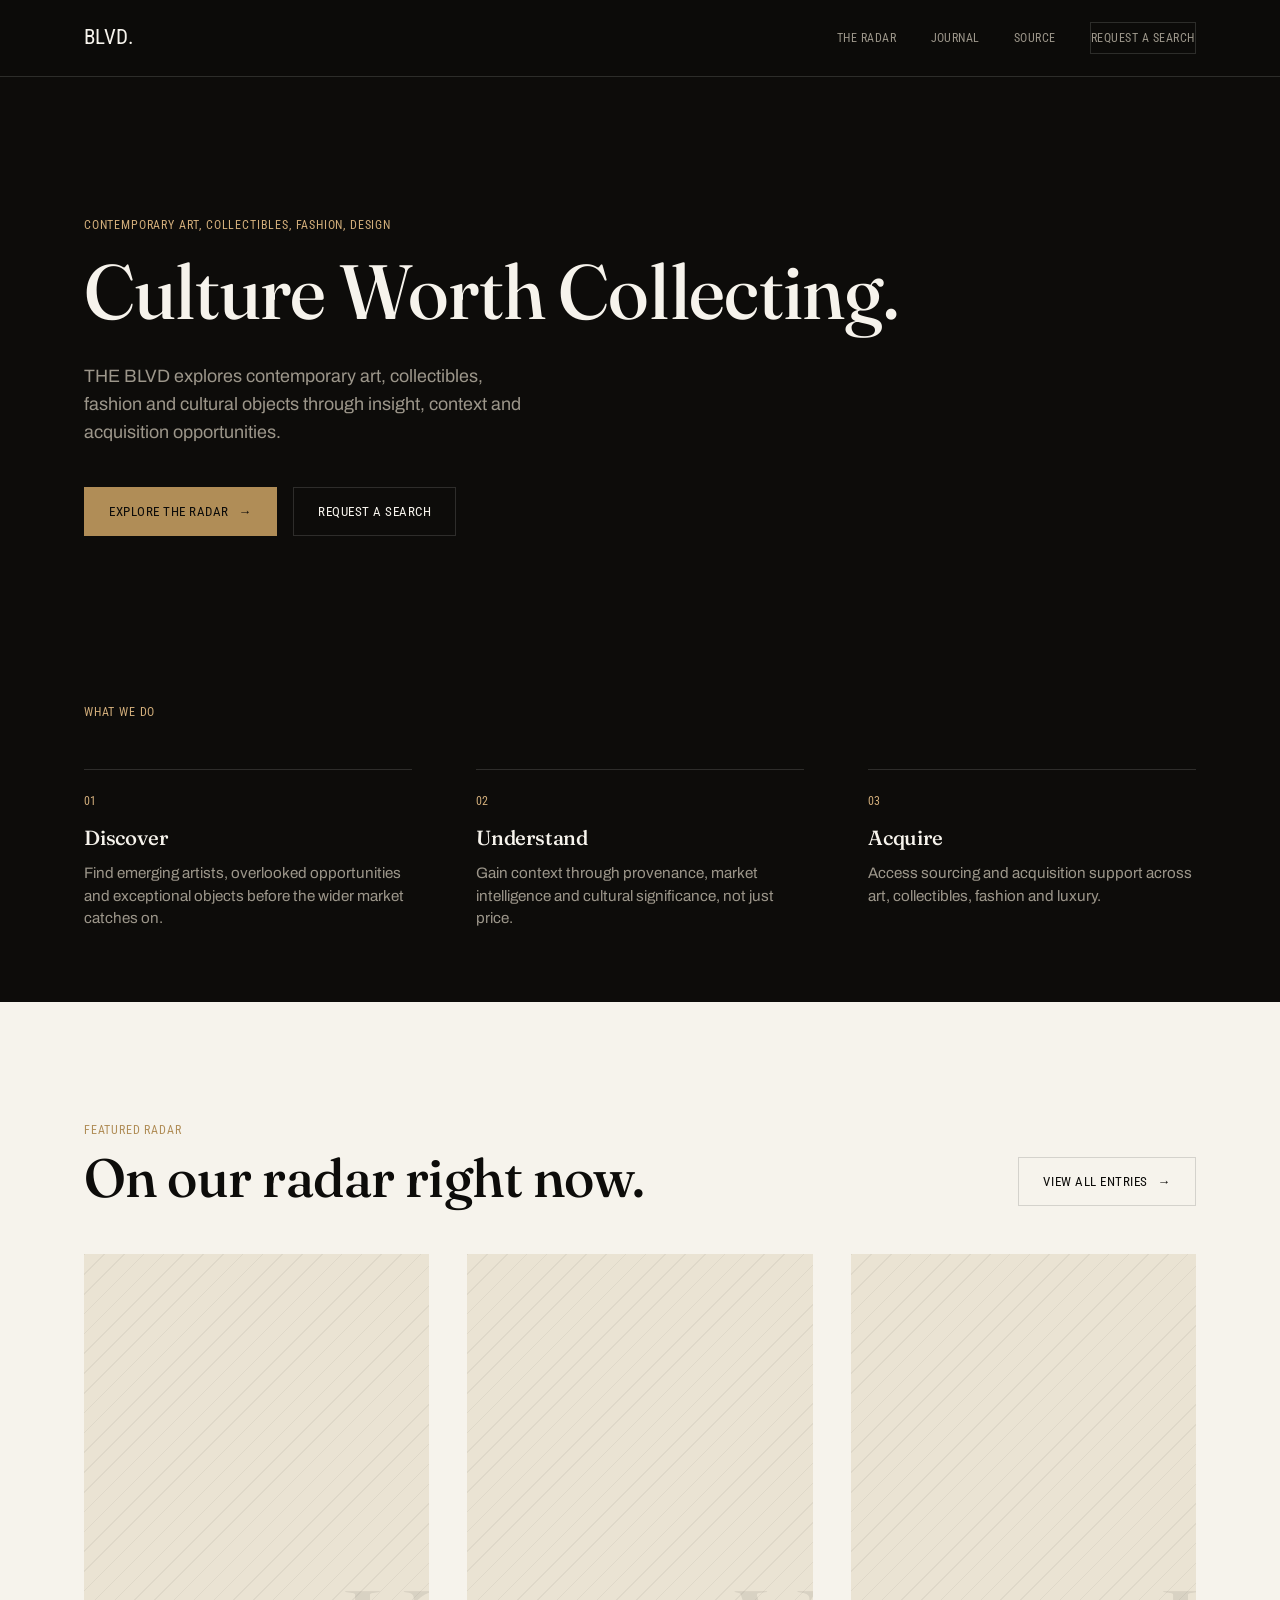
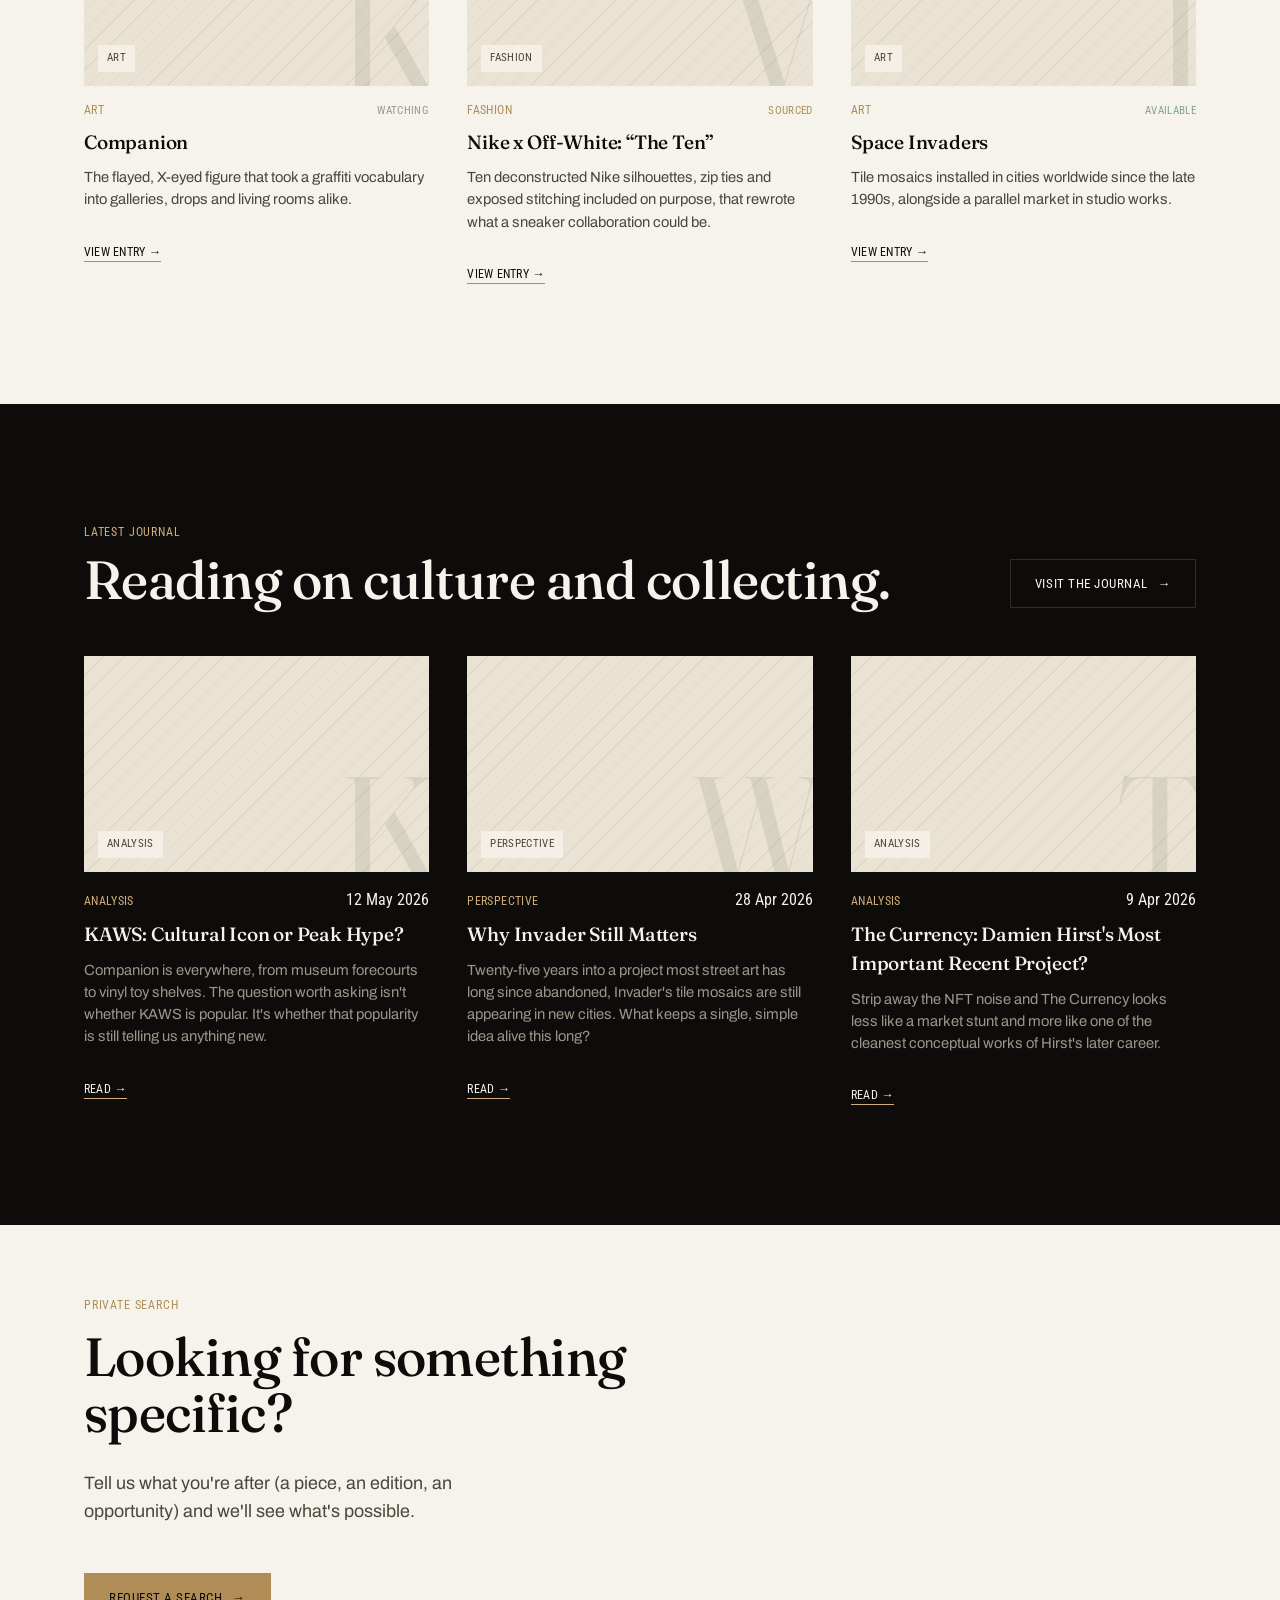
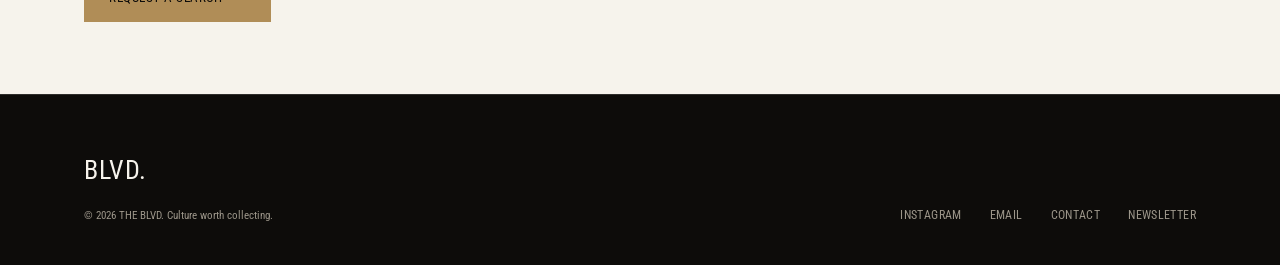
==== index.html @ 31f3d212 "Add files via upload" ====
<!DOCTYPE html>
<html lang="en">
<head>
<meta charset="UTF-8">
<meta name="viewport" content="width=device-width, initial-scale=1.0">
<title>THE BLVD | Culture Worth Collecting</title>
<meta name="description" content="THE BLVD discovers, contextualises and sources exceptional opportunities across contemporary art, collectibles, fashion and design.">
<link rel="preconnect" href="https://fonts.googleapis.com">
<link rel="preconnect" href="https://fonts.gstatic.com" crossorigin>
<link href="https://fonts.googleapis.com/css2?family=Fraunces:opsz,wght@9..144,380..520&family=Archivo:wght@400;500;600&family=Roboto+Condensed:wght@400;500&display=swap" rel="stylesheet">
<link rel="stylesheet" href="styles.css">
</head>
<body>

<nav class="nav">
  <div class="wrap">
    <a href="index.html" class="nav-mark">BLVD.</a>
    <div class="nav-links">
      <a href="radar.html" data-nav="radar">The Radar</a>
      <a href="journal.html" data-nav="journal">Journal</a>
      <a href="source.html" data-nav="source">Source</a>
      <a href="request.html" class="nav-cta" data-nav="request">Request a search</a>
    </div>
    <button class="nav-toggle" aria-label="Open menu">
      <svg width="22" height="14" viewBox="0 0 22 14"><rect width="22" height="1.5" fill="currentColor"/><rect y="12.5" width="22" height="1.5" fill="currentColor"/></svg>
    </button>
  </div>
</nav>

<div class="mobile-menu">
  <div class="mobile-menu-top">
    <span class="nav-mark">BLVD.</span>
    <button class="mobile-menu-close" aria-label="Close menu">
      <svg width="20" height="20" viewBox="0 0 20 20"><line x1="1" y1="1" x2="19" y2="19" stroke="currentColor" stroke-width="1.5"/><line x1="19" y1="1" x2="1" y2="19" stroke="currentColor" stroke-width="1.5"/></svg>
    </button>
  </div>
  <a href="radar.html" data-nav="radar">The Radar</a>
  <a href="journal.html" data-nav="journal">Journal</a>
  <a href="source.html" data-nav="source">Source</a>
  <a href="request.html" data-nav="request">Request a Search</a>
</div>

<header class="hero">
  <div class="wrap">
    <div class="eyebrow" id="hero-eyebrow"></div>
    <h1 class="h-display hero-head fade-in" id="hero-headline" style="margin-top:18px; transition: opacity .35s ease;"></h1>
    <p class="lede" id="hero-subheadline" style="margin-top:26px;"></p>
    <div class="hero-actions">
      <a href="radar.html" class="btn btn-primary"><span id="hero-cta-primary"></span> <span class="btn-arrow">→</span></a>
      <a href="request.html" class="btn btn-ghost"><span id="hero-cta-secondary"></span></a>
    </div>
  </div>
</header>

<section class="section-tight on-dark">
  <div class="wrap">
    <div class="eyebrow" id="whatwedo-eyebrow"></div>
    <div class="triad" id="triad"></div>
  </div>
</section>

<section class="section on-light">
  <div class="wrap">
    <div style="display:flex; justify-content:space-between; align-items:flex-end; flex-wrap:wrap; gap:16px;">
      <div>
        <div class="eyebrow on-light" id="radar-section-eyebrow"></div>
        <h2 class="h-1" id="radar-section-heading" style="margin-top:10px;"></h2>
      </div>
      <a href="radar.html" class="btn btn-ghost hide-mobile"><span id="radar-section-cta"></span> <span class="btn-arrow">→</span></a>
    </div>
    <div class="grid" id="featured-radar-grid"></div>
  </div>
</section>

<section class="section on-dark">
  <div class="wrap">
    <div style="display:flex; justify-content:space-between; align-items:flex-end; flex-wrap:wrap; gap:16px;">
      <div>
        <div class="eyebrow" id="journal-section-eyebrow"></div>
        <h2 class="h-1" id="journal-section-heading" style="margin-top:10px;"></h2>
      </div>
      <a href="journal.html" class="btn btn-ghost hide-mobile"><span id="journal-section-cta"></span> <span class="btn-arrow">→</span></a>
    </div>
    <div class="grid" id="latest-journal-grid"></div>
  </div>
</section>

<section class="section-tight on-light cta-band">
  <div class="wrap">
    <div class="eyebrow on-light" id="cta-eyebrow"></div>
    <h2 class="h-1" id="cta-heading" style="margin-top:14px; max-width:18ch;"></h2>
    <p class="lede on-light" id="cta-subheading" style="margin-top:18px;"></p>
    <a href="request.html" class="btn btn-primary" style="margin-top:30px;"><span id="cta-button"></span> <span class="btn-arrow">→</span></a>
  </div>
</section>

<footer class="footer on-dark">
  <div class="wrap">
    <div>
      <div class="footer-mark">BLVD.</div>
      <div class="footer-fine">© <span id="year"></span> <span data-bind="site-name"></span>. <span data-bind="site-tagline"></span></div>
    </div>
    <div class="footer-links">
      <a href="https://instagram.com/theblvd" data-footer="instagram">Instagram</a>
      <a href="mailto:hello@theblvd.com" data-footer="email">Email</a>
      <a href="request.html" data-footer="contact">Contact</a>
      <a href="journal.html" data-footer="newsletter">Newsletter</a>
    </div>
  </div>
</footer>

<script src="main.js"></script>
<script>
  document.getElementById("year").textContent = new Date().getFullYear();

  BLVD.loadContent().then(({radar, journal, site, pages}) => {
    BLVD.hydrateChrome(site);
    const p = pages.home;

    BLVD.setText("hero-eyebrow", p.heroEyebrow);
    BLVD.setText("hero-subheadline", p.heroSubheadline);
    BLVD.setText("hero-cta-primary", p.heroPrimaryCta);
    BLVD.setText("hero-cta-secondary", p.heroSecondaryCta);
    BLVD.setText("whatwedo-eyebrow", p.whatWeDoEyebrow);
    BLVD.setText("radar-section-eyebrow", p.radarSectionEyebrow);
    BLVD.setText("radar-section-heading", p.radarSectionHeading);
    BLVD.setText("radar-section-cta", p.radarSectionCta);
    BLVD.setText("journal-section-eyebrow", p.journalSectionEyebrow);
    BLVD.setText("journal-section-heading", p.journalSectionHeading);
    BLVD.setText("journal-section-cta", p.journalSectionCta);
    BLVD.setText("cta-eyebrow", p.ctaEyebrow);
    BLVD.setText("cta-heading", p.ctaHeading);
    BLVD.setText("cta-subheading", p.ctaSubheading);
    BLVD.setText("cta-button", p.ctaButton);

    document.getElementById("triad").innerHTML = p.whatWeDo.map(BLVD.triadItemHTML).join("");

    BLVD.initHeadlineRotator(document.getElementById("hero-headline"), p.heroHeadlines);

    const radarBySlug = Object.fromEntries(radar.map(r => [r.slug, r]));
    document.getElementById("featured-radar-grid").innerHTML =
      site.featuredHome.map(slug => BLVD.radarCardHTML(radarBySlug[slug])).join("");

    document.getElementById("latest-journal-grid").innerHTML =
      journal.slice(0, 3).map(BLVD.journalCardHTML).join("");
  });
</script>
</body>
</html>
---- styles.css ----
/* =========================================================================
   THE BLVD — design system
   Fonts: Fraunces (display) / Archivo (body copy) / Roboto Condensed (logo + UI labels)
   ========================================================================= */

:root{
  --ink:        #0D0C0A;
  --ink-soft:   #17150F;
  --paper:      #F6F3EC;
  --bone:       #EAE3D3;
  --brass:      #B08D57;
  --brass-high: #D2AE7B;
  --ash:        #9C968A;
  --charcoal:   #4B463C;
  --line-dark:  rgba(246,243,236,0.14);
  --line-light: rgba(13,12,10,0.14);

  --font-display: "Fraunces", Georgia, serif;
  --font-body:    "Archivo", -apple-system, BlinkMacSystemFont, sans-serif;
  --font-logo:    "Roboto Condensed", Arial Narrow, sans-serif;
  --font-mono:    var(--font-logo);

  --container: 1240px;
  --gutter: clamp(20px, 5vw, 64px);
}

*,*::before,*::after{ box-sizing: border-box; }
html{ scroll-behavior: smooth; }
body{
  margin:0;
  background: var(--ink);
  color: var(--paper);
  font-family: var(--font-body);
  -webkit-font-smoothing: antialiased;
  line-height: 1.5;
}
img{ max-width:100%; display:block; }
a{ color:inherit; text-decoration:none; }
button{ font-family:inherit; cursor:pointer; }
::selection{ background: var(--brass); color: var(--ink); }

@media (prefers-reduced-motion: reduce){
  *{ animation-duration: 0.001ms !important; transition-duration: 0.001ms !important; scroll-behavior:auto !important; }
}

/* ---------- type scale ---------- */
h1,h2,h3,h4{ font-family: var(--font-display); font-weight: 500; margin: 0; letter-spacing: -0.01em; }
.h-display{ font-size: clamp(2.6rem, 6vw, 5.2rem); line-height: 1.02; font-weight: 480; }
.h-1{ font-size: clamp(2.1rem, 4.2vw, 3.4rem); line-height: 1.05; }
.h-2{ font-size: clamp(1.5rem, 2.6vw, 2.1rem); line-height: 1.15; }
.h-3{ font-size: clamp(1.15rem, 1.6vw, 1.4rem); line-height: 1.3; }
.eyebrow{
  font-family: var(--font-mono);
  font-weight: 400;
  font-size: 0.74rem;
  letter-spacing: 0.07em;
  text-transform: uppercase;
  color: var(--brass-high);
}
.eyebrow.on-light{ color: var(--brass); }
.lede{ font-size: clamp(1.05rem, 1.4vw, 1.25rem); color: var(--ash); max-width: 46ch; line-height: 1.55; }
.lede.on-light{ color: var(--charcoal); }
.mono-num{ font-family: var(--font-mono); font-variant-numeric: tabular-nums; }

/* ---------- layout ---------- */
.wrap{ max-width: var(--container); margin: 0 auto; padding-left: var(--gutter); padding-right: var(--gutter); }
.on-light{ background: var(--paper); color: var(--ink); }
.on-dark{ background: var(--ink); color: var(--paper); }
.section{ padding-top: clamp(64px,10vw,120px); padding-bottom: clamp(64px,10vw,120px); }
.section-tight{ padding-top: clamp(40px,6vw,72px); padding-bottom: clamp(40px,6vw,72px); }
.rule{ border:none; border-top:1px solid var(--line-dark); margin:0; }
.on-light .rule{ border-top-color: var(--line-light); }
.hide-mobile{ display:initial; }
@media (max-width: 720px){ .hide-mobile{ display:none; } }

.mono-num, .nav-links a, .nav-cta, .btn, .tag, .card-link,
.status, .lot-id, .lot-row dt, .article-row .date, label,
.form-success, .footer-links a, .footer-fine{
  font-weight: 400;
}
.nav{
  position: sticky; top:0; z-index: 50;
  background: rgba(13,12,10,0.86);
  backdrop-filter: blur(10px);
  border-bottom: 1px solid var(--line-dark);
}
.nav .wrap{ display:flex; align-items:center; justify-content:space-between; height:76px; }
.nav-mark{ font-family: var(--font-logo); font-weight:400; font-size:1.3rem; letter-spacing:0.02em; text-transform:uppercase; }
.nav-links{ display:flex; gap:34px; align-items:center; }
.nav-links a{
  font-family: var(--font-mono); font-size:0.78rem; letter-spacing:0.04em; text-transform:uppercase;
  color: var(--ash); position:relative; padding:6px 0;
}
.nav-links a:hover, .nav-links a.active{ color: var(--paper); }
.nav-links a.active::after{
  content:""; position:absolute; left:0; right:0; bottom:0; height:1px; background: var(--brass-high);
}
.nav-cta{
  font-family: var(--font-mono); font-size:0.76rem; letter-spacing:0.04em; text-transform:uppercase;
  border:1px solid var(--line-dark); padding:9px 16px; color: var(--paper);
  transition: border-color .2s ease, background .2s ease;
}
.nav-cta:hover{ border-color: var(--brass-high); background: rgba(176,141,87,0.1); }
.nav-toggle{ display:none; background:none; border:none; color:var(--paper); }
@media (max-width: 720px){
  .nav-links{ display:none; }
  .nav-toggle{ display:block; }
}

/* ---------- buttons ---------- */
.btn{
  display:inline-flex; align-items:center; gap:10px;
  font-family: var(--font-mono); font-size:0.8rem; letter-spacing:0.04em; text-transform:uppercase;
  padding: 14px 24px; border:1px solid transparent; transition: all .2s ease;
}
.btn-primary{ background: var(--brass); color: var(--ink); }
.btn-primary:hover{ background: var(--brass-high); }
.btn-ghost{ border-color: var(--line-dark); color: var(--paper); }
.btn-ghost:hover{ border-color: var(--brass-high); color: var(--brass-high); }
.on-light .btn-ghost{ border-color: var(--line-light); color: var(--ink); }
.on-light .btn-ghost:hover{ border-color: var(--brass); color: var(--brass); }
.btn-arrow{ transition: transform .2s ease; }
.btn:hover .btn-arrow{ transform: translateX(3px); }

/* ---------- hero ---------- */
.hero{ padding-top: clamp(72px,12vw,140px); padding-bottom: clamp(56px,8vw,96px); }
.hero-head{ min-height: 1.1em; }
.hero-actions{ display:flex; gap:16px; margin-top:40px; flex-wrap:wrap; }

/* ---------- what-we-do ---------- */
.triad{ display:grid; grid-template-columns: repeat(3,1fr); gap: var(--gutter); margin-top:48px; }
.triad-item{ border-top:1px solid var(--line-dark); padding-top:22px; }
.triad-item .mono-num{ font-size:0.78rem; color:var(--brass-high); }
.triad-item h3{ margin: 14px 0 10px; }
.triad-item p{ color: var(--ash); margin:0; font-size:0.95rem; }
@media (max-width: 820px){ .triad{ grid-template-columns:1fr; gap:32px; } }

/* ---------- placeholder image pattern ---------- */
.ph{
  position:relative; overflow:hidden; aspect-ratio: 4/5; background: var(--bone);
  background-image:
    repeating-linear-gradient(135deg, rgba(13,12,10,0.05) 0 1px, transparent 1px 14px);
}
.ph::after{
  content: attr(data-tag);
  position:absolute; left:14px; bottom:14px;
  font-family: var(--font-mono); font-size:0.7rem; letter-spacing:0.03em; text-transform:uppercase;
  color: var(--charcoal); background: rgba(246,243,236,0.85); padding:5px 9px;
}
.ph::before{
  content: attr(data-letter);
  position:absolute; right:-0.05em; bottom:-0.18em;
  font-family: var(--font-display); font-size: 9rem; line-height:1; color: rgba(13,12,10,0.08);
}
.ph.wide{ aspect-ratio: 16/10; }
.ph.square{ aspect-ratio: 1/1; }

/* ---------- card grid (radar / journal previews) ---------- */
.grid{ display:grid; grid-template-columns: repeat(3,1fr); gap: clamp(24px,3vw,40px); margin-top:48px; }
@media (max-width: 980px){ .grid{ grid-template-columns: repeat(2,1fr); } }
@media (max-width: 620px){ .grid{ grid-template-columns: 1fr; } }

.card{ display:flex; flex-direction:column; }
.card-meta{ display:flex; justify-content:space-between; align-items:baseline; margin-top:16px; }
.card h3{ margin-top:8px; font-size:1.2rem; }
.card p{ color: var(--ash); font-size:0.92rem; margin-top:10px; }
.on-light .card p{ color: var(--charcoal); }
.tag{
  font-family: var(--font-mono); font-size:0.72rem; letter-spacing:0.03em; text-transform:uppercase; color: var(--brass-high);
}
.on-light .tag{ color:var(--brass); }
.card-link{ margin-top:18px; font-family: var(--font-mono); font-size:0.78rem; letter-spacing:0.02em; text-transform:uppercase; }
.card-link span{ border-bottom:1px solid var(--brass-high); padding-bottom:2px; }
.on-light .card-link span{ border-bottom-color: var(--brass); }

/* status badge */
.status{
  font-family: var(--font-mono); font-size:0.7rem; letter-spacing:0.03em; text-transform:uppercase;
  white-space:nowrap;
}
.status-watching{ color:#9C968A; }
.status-available{ color:#7BA88A; }
.status-sourced{ color:#B08D57; }
.status-enquire{ color:#C77B5C; }

/* ---------- radar lot rows ---------- */
.lot{ display:grid; grid-template-columns: 0.85fr 1.15fr; gap: var(--gutter); padding: clamp(48px,6vw,80px) 0; align-items:start; }
.lot:not(:last-child){ border-bottom:1px solid var(--line-light); }
.lot-head{ display:flex; justify-content:space-between; align-items:flex-start; gap:16px; }
.lot-id{ font-family: var(--font-mono); font-size:0.78rem; color: var(--brass); letter-spacing:0.04em; }
.lot-title{ margin-top:10px; }
.lot-artist{ color: var(--charcoal); margin-top:6px; font-size:0.95rem; }
.lot-excerpt{ margin-top:16px; color: var(--charcoal); max-width: 52ch; }
.lot-table{ margin-top:28px; display:grid; gap:18px; }
.lot-row dt{
  font-family: var(--font-mono); font-size:0.7rem; letter-spacing:0.03em; text-transform:uppercase; color: var(--brass);
}
.lot-row dd{ margin:6px 0 0; color: var(--ink); font-size:0.95rem; line-height:1.55; }
@media (max-width: 860px){ .lot{ grid-template-columns:1fr; } }

/* ---------- journal article list ---------- */
.feature-article{ display:grid; grid-template-columns: 1.1fr 0.9fr; gap: var(--gutter); align-items:center; }
.feature-article .ph{ order:2; }
@media (max-width: 860px){ .feature-article{ grid-template-columns:1fr; } .feature-article .ph{ order:0; } }
.article-list{ margin-top:8px; }
.article-row{
  display:grid; grid-template-columns: 110px 1fr auto; gap:24px; align-items:center;
  padding: 26px 0; border-top:1px solid var(--line-light);
}
.article-row:last-child{ border-bottom:1px solid var(--line-light); }
.article-row .date{ font-family: var(--font-mono); font-size:0.74rem; color: var(--charcoal); }
.article-row h3{ font-size:1.1rem; }
.article-row .tag{ display:block; margin-bottom:6px; }
@media (max-width: 620px){
  .article-row{ grid-template-columns: 1fr; gap:8px; }
}

/* ---------- form ---------- */
.form{ display:grid; gap:22px; margin-top:40px; max-width:640px; }
.form-row{ display:grid; gap:8px; }
.form-row.two{ grid-template-columns: 1fr 1fr; gap:22px; }
@media (max-width:620px){ .form-row.two{ grid-template-columns:1fr; } }
label{ font-family: var(--font-mono); font-size:0.73rem; letter-spacing:0.04em; text-transform:uppercase; color: var(--ash); }
input, select, textarea{
  background: transparent; border:none; border-bottom:1px solid var(--line-dark); color: var(--paper);
  font-family: var(--font-body); font-size:1rem; padding: 12px 2px; outline:none;
  transition: border-color .2s ease;
}
input::placeholder, textarea::placeholder{ color: rgba(246,243,236,0.35); }
input:focus, select:focus, textarea:focus{ border-color: var(--brass-high); }
select{ appearance:none; -webkit-appearance:none; }
select option{ background: var(--ink); color: var(--paper); }
textarea{ resize: vertical; min-height: 120px; }
.form-note{ font-size:0.82rem; color: var(--ash); margin-top:4px; }
.form-success{
  display:none; margin-top:28px; padding:20px; border:1px solid var(--brass-high);
  font-family: var(--font-mono); font-size:0.85rem; letter-spacing:0.02em;
}
.form-success.show{ display:block; }

/* ---------- CTA band ---------- */
.cta-band{ text-align:left; }
.cta-band .h-1{ margin-bottom:28px; }

/* ---------- footer ---------- */
.footer{ border-top:1px solid var(--line-dark); padding: 56px 0 40px; }
.footer .wrap{ display:flex; justify-content:space-between; align-items:flex-end; flex-wrap:wrap; gap:32px; }
.footer-links{ display:flex; gap:28px; flex-wrap:wrap; }
.footer-links a{ font-family: var(--font-mono); font-size:0.78rem; letter-spacing:0.03em; text-transform:uppercase; color: var(--ash); }
.footer-links a:hover{ color: var(--brass-high); }
.footer-mark{ font-family: var(--font-logo); font-weight:400; font-size:1.6rem; letter-spacing:0.02em; text-transform:uppercase; }
.footer-fine{ font-family: var(--font-mono); font-size:0.7rem; color: var(--ash); margin-top:18px; }

/* ---------- source page: service rows ---------- */
.service-row{
  display:grid; grid-template-columns: 200px 1fr; gap: var(--gutter);
  padding: clamp(36px,5vw,56px) 0; border-top:1px solid var(--line-dark);
}
.service-row:last-child{ border-bottom:1px solid var(--line-dark); }
.service-row .tag{ padding-top:4px; }
.service-row h2{ max-width:28ch; }
.service-row p{ margin-top:14px; color: var(--ash); max-width:58ch; line-height:1.6; }
@media (max-width: 720px){
  .service-row{ grid-template-columns:1fr; gap:12px; }
}

/* ---------- article page ---------- */
#article-body p{ margin-top:1.3em; }
#article-body p:first-child{ margin-top:0; }

/* ---------- mobile menu ---------- */
.mobile-menu{
  position: fixed; inset:0; background: var(--ink); z-index: 100;
  display:flex; flex-direction:column; padding: 28px var(--gutter);
  transform: translateY(-100%); transition: transform .3s ease;
}
.mobile-menu.open{ transform: translateY(0); }
.mobile-menu-top{ display:flex; justify-content:space-between; align-items:center; }
.mobile-menu a{
  font-family: var(--font-display); font-size:2rem; padding: 16px 0; border-bottom:1px solid var(--line-dark);
}

/* ---------- page header (radar/journal/source) ---------- */
.page-header{ padding-top: clamp(56px,9vw,100px); padding-bottom: 40px; }
.page-header .h-display{ font-size: clamp(2.2rem,5vw,3.8rem); }

/* misc */
.fade-in{ animation: fadeIn .6s ease both; }
@keyframes fadeIn{ from{ opacity:0; transform: translateY(8px); } to{ opacity:1; transform:none; } }
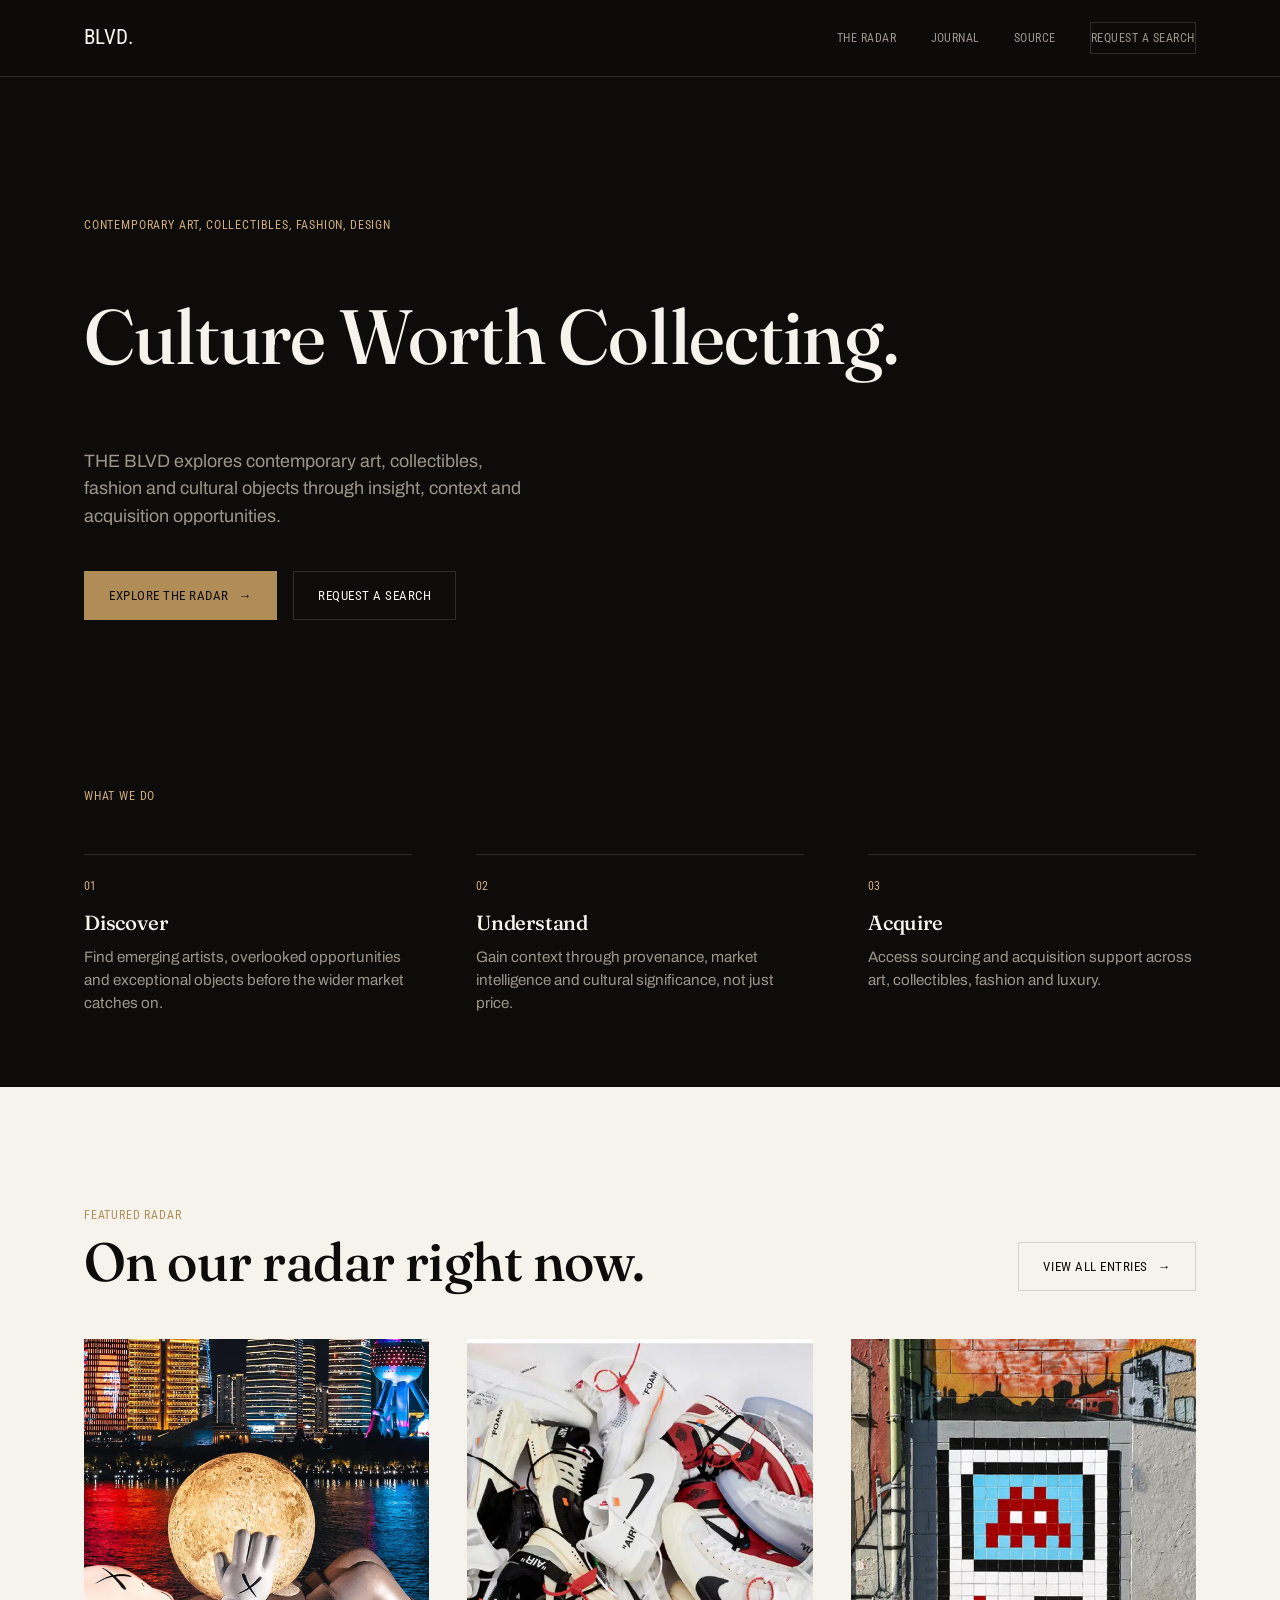
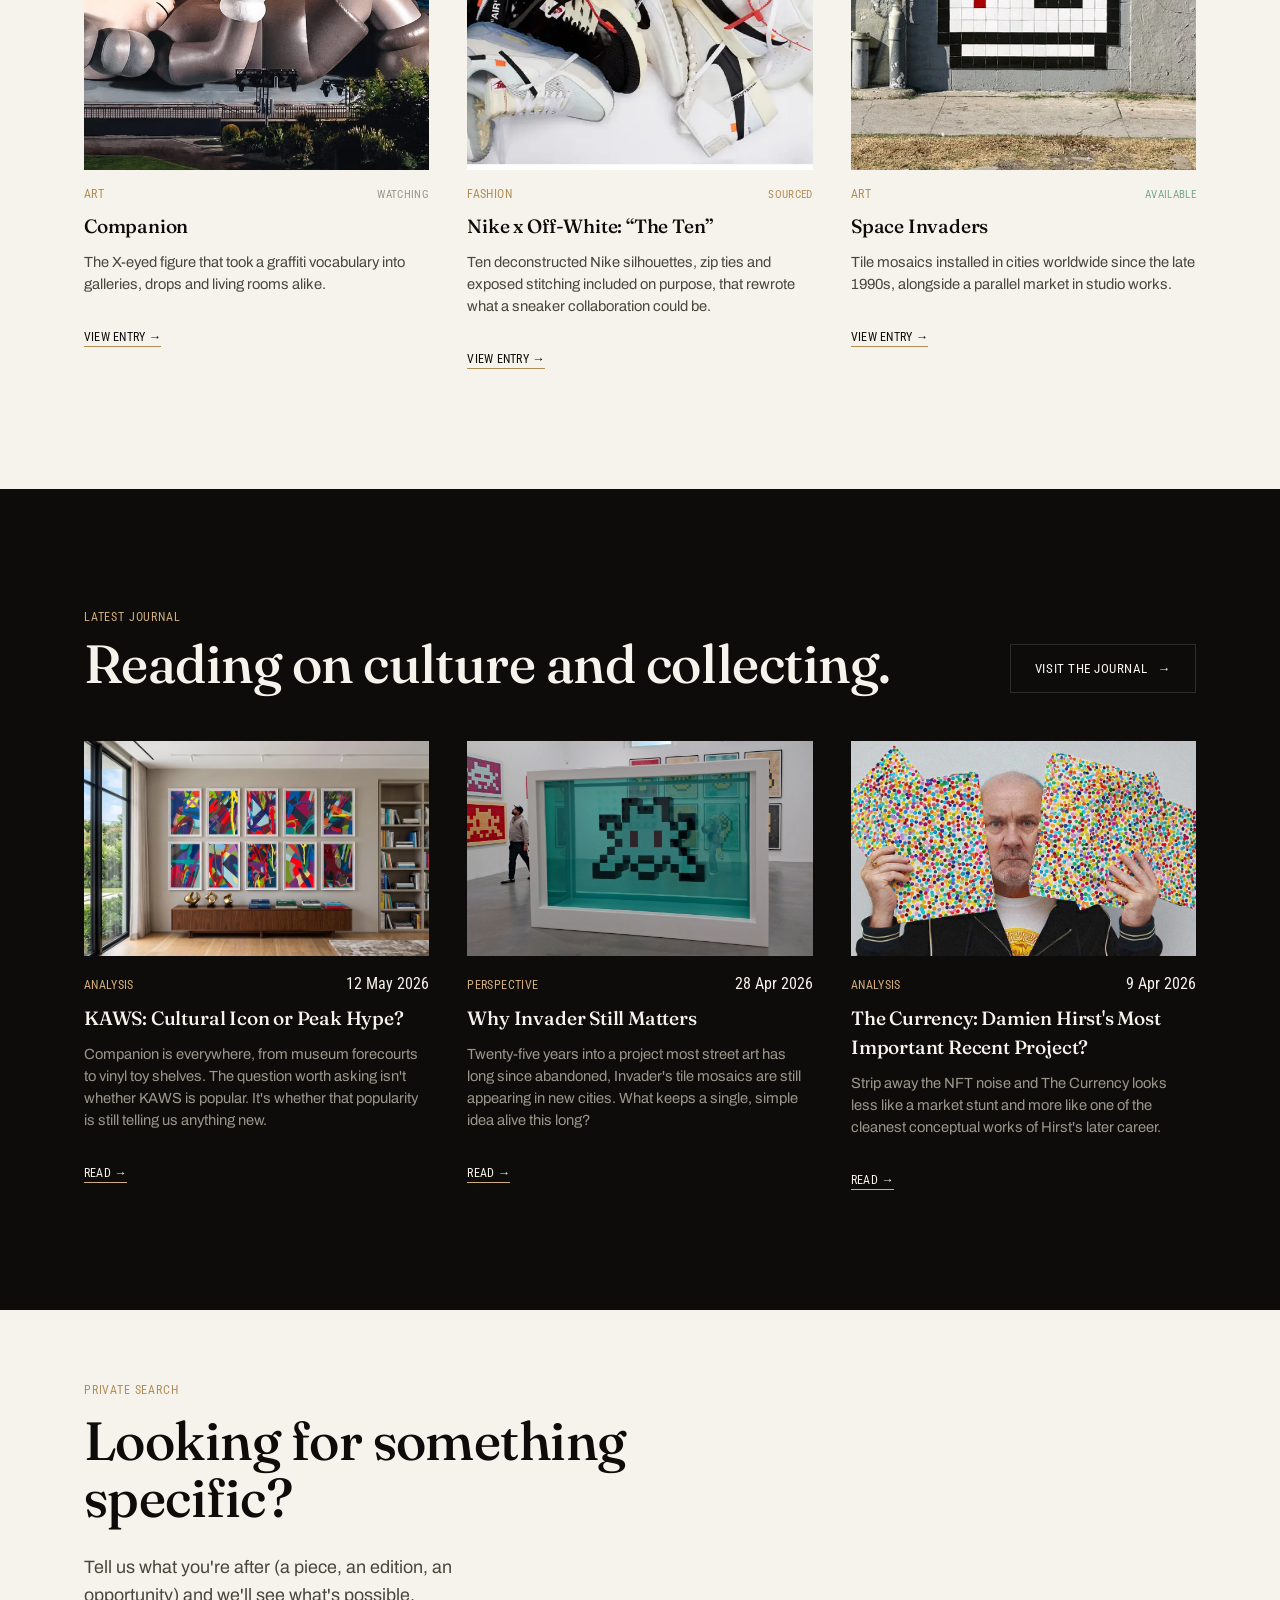
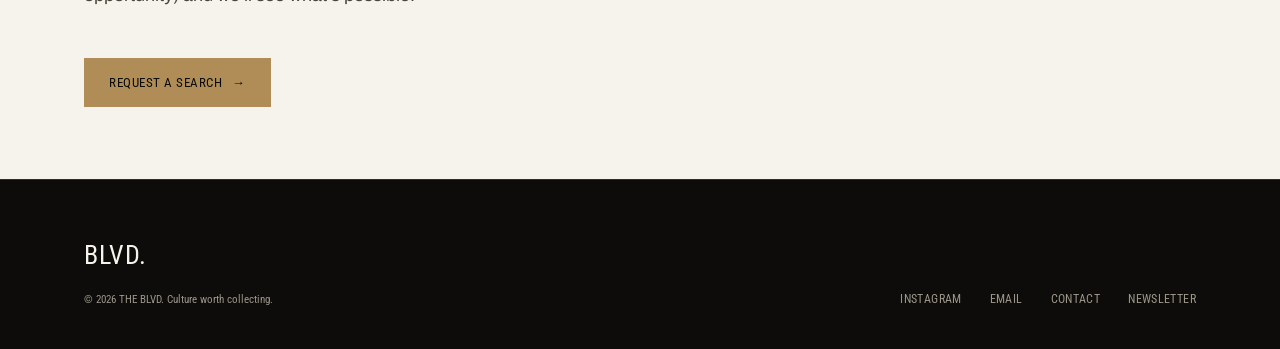
==== commit ab01f1fc: "Add files via upload" ====
--- a/index.html
+++ b/index.html
@@ -101,10 +101,10 @@
       <div class="footer-fine">© <span id="year"></span> <span data-bind="site-name"></span>. <span data-bind="site-tagline"></span></div>
     </div>
     <div class="footer-links">
-      <a href="https://instagram.com/theblvd" data-footer="instagram">Instagram</a>
-      <a href="mailto:hello@theblvd.com" data-footer="email">Email</a>
+      <a href="https://www.instagram.com/theblvd.art/" data-footer="instagram">Instagram</a>
+      <a href="mailto:info@theblvd.art" data-footer="email">Email</a>
       <a href="request.html" data-footer="contact">Contact</a>
-      <a href="journal.html" data-footer="newsletter">Newsletter</a>
+      <a href="mailto:info@theblvd.art?subject=Newsletter%20signup&body=Please%20add%20me%20to%20the%20BLVD%20newsletter." data-footer="newsletter">Newsletter</a>
     </div>
   </div>
 </footer>
--- a/styles.css
+++ b/styles.css
@@ -36,7 +36,7 @@
 }
 img{ max-width:100%; display:block; }
 a{ color:inherit; text-decoration:none; }
-button{ font-family:inherit; cursor:pointer; }
+button{ font-family:inherit; color:inherit; cursor:pointer; }
 ::selection{ background: var(--brass); color: var(--ink); }
 
 @media (prefers-reduced-motion: reduce){
@@ -80,7 +80,8 @@
 }
 .nav{
   position: sticky; top:0; z-index: 50;
-  background: rgba(13,12,10,0.86);
+  background: rgba(13,12,10,0.97);
+  color: var(--paper);
   backdrop-filter: blur(10px);
   border-bottom: 1px solid var(--line-dark);
 }
@@ -124,7 +125,7 @@
 
 /* ---------- hero ---------- */
 .hero{ padding-top: clamp(72px,12vw,140px); padding-bottom: clamp(56px,8vw,96px); }
-.hero-head{ min-height: 1.1em; }
+.hero-head{ min-height: 2.2em; display:flex; align-items:center; }
 .hero-actions{ display:flex; gap:16px; margin-top:40px; flex-wrap:wrap; }
 
 /* ---------- what-we-do ---------- */
@@ -186,6 +187,11 @@
 /* ---------- radar lot rows ---------- */
 .lot{ display:grid; grid-template-columns: 0.85fr 1.15fr; gap: var(--gutter); padding: clamp(48px,6vw,80px) 0; align-items:start; }
 .lot:not(:last-child){ border-bottom:1px solid var(--line-light); }
+.lot-highlight{ animation: lotFlash 1.6s ease; }
+@keyframes lotFlash{
+  0%{ box-shadow: inset 4px 0 0 0 var(--brass), inset 0 0 0 1000px rgba(176,141,87,0.10); }
+  100%{ box-shadow: inset 4px 0 0 0 rgba(176,141,87,0), inset 0 0 0 1000px rgba(176,141,87,0); }
+}
 .lot-head{ display:flex; justify-content:space-between; align-items:flex-start; gap:16px; }
 .lot-id{ font-family: var(--font-mono); font-size:0.78rem; color: var(--brass); letter-spacing:0.04em; }
 .lot-title{ margin-top:10px; }
@@ -270,7 +276,7 @@
 
 /* ---------- mobile menu ---------- */
 .mobile-menu{
-  position: fixed; inset:0; background: var(--ink); z-index: 100;
+  position: fixed; inset:0; background: var(--ink); color: var(--paper); z-index: 100;
   display:flex; flex-direction:column; padding: 28px var(--gutter);
   transform: translateY(-100%); transition: transform .3s ease;
 }
